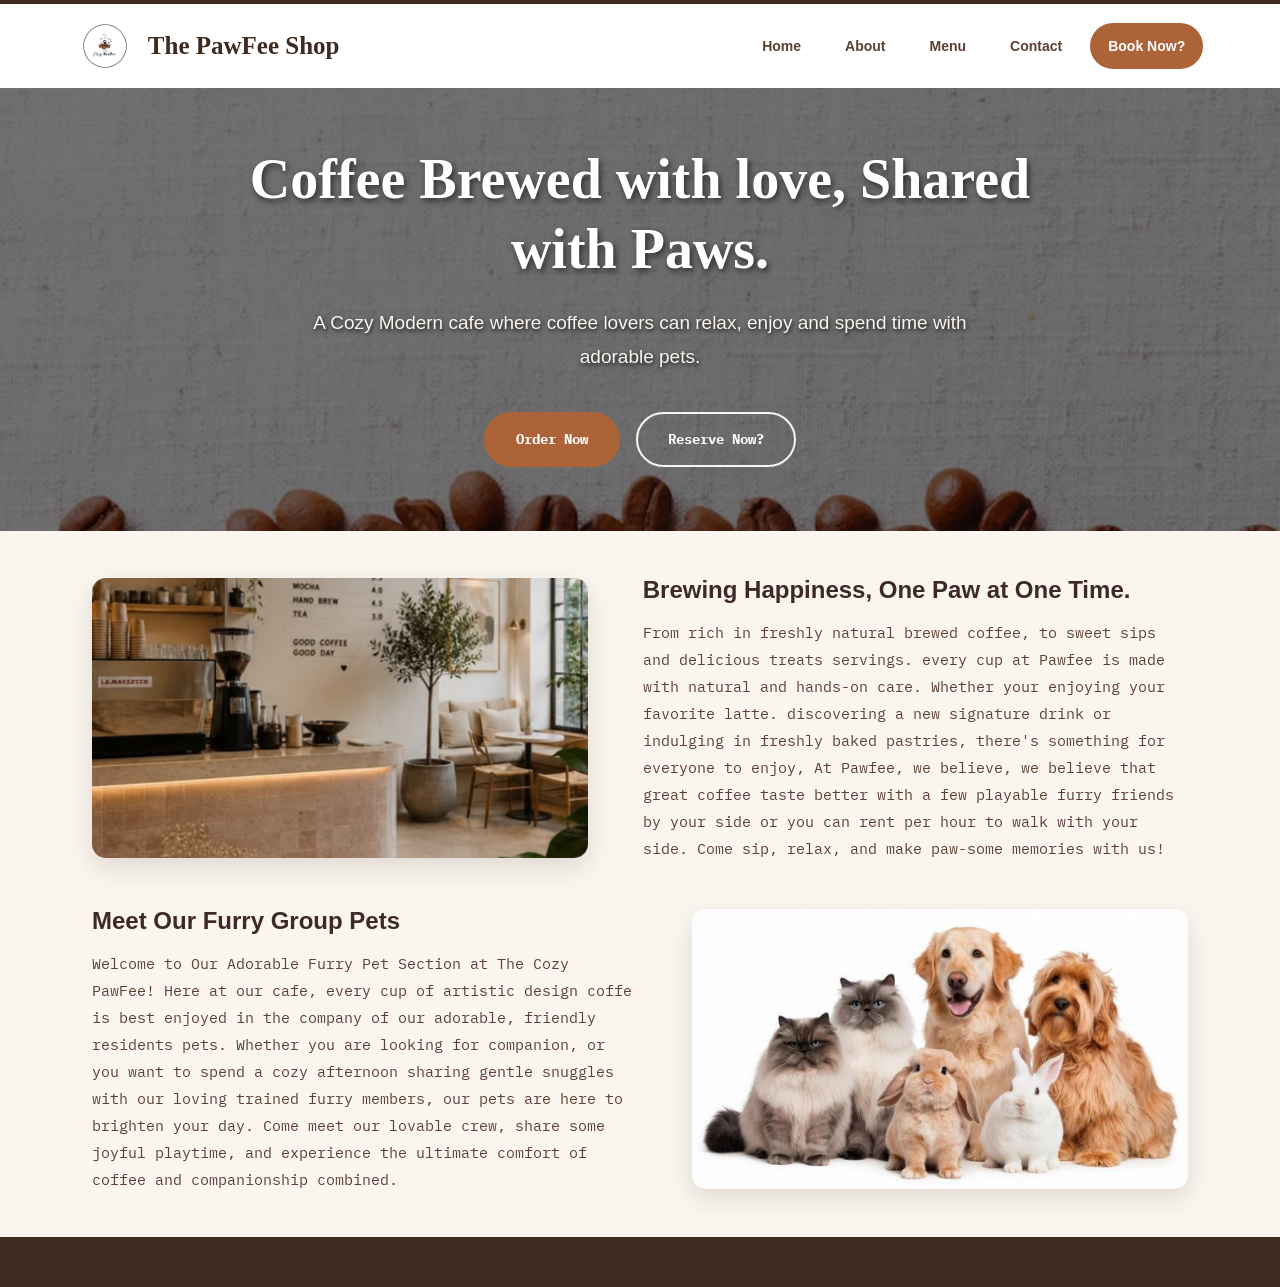
==== index.html @ 421c939b "Add Pawfee Shop website" ====
<!DOCTYPE html>
<html lang="en">
<head>
    <meta charset="UTF-8">
    <meta name="viewport" content="width=device-width, initial-scale=1.0">

    <!-- EXTERNAL CSS -->
    <link rel="stylesheet" href="CSS/styles.css">
    <title>Coffee Brew Paws</title>
</head>
<body>
    <header>
        <!-- LOGO AREA -->
        
            <div class="logo-container">
                <img src="images/logo.png" alt="The Pawfee Logo">
                <h1>The PawFee Shop</h1>
            </div>
        <nav>
            <ul>
                <li><a href="index.html">Home</a></li>
                <li><a href="about.html">About</a></li>
                <li><a href="Menu.html">Menu</a></li>
                <li><a href="contact.html">Contact</a></li>
                <li><a href="booking.html">Book Now?</a></li>
            </ul>
        </nav>
    </header>

    <main>
        <section id="Hero-text">
            <img src="images/First-Hero.png" alt="The Coffee beans">
            <h1>Coffee Brewed with love, Shared with Paws.</h1>
            <h2>A Cozy Modern cafe where coffee lovers can relax, enjoy and spend time with adorable pets.</h2>

            <a href="menu.html">Order Now</a>
            <a href="contact.html">Reserve Now?</a>
        </section>

        <section id="Promotional">
            <img src="images/Coffee-shop.png" alt="The Coffee shop">
            <h1>Brewing Happiness, One Paw at One Time.</h1>
            <p>From rich in freshly natural brewed coffee, to sweet sips and delicious treats servings. every cup at Pawfee is made with natural and hands-on care.
               Whether your enjoying your favorite latte. discovering a new signature drink or indulging in freshly baked pastries, there's something for everyone to enjoy,
               At Pawfee, we believe, we believe that great coffee taste better with a few playable furry friends by your side or you can rent per hour to walk with your side. Come sip, relax, and make paw-some memories with us! </p>
        </section>

        <section id="Meet-Pawfee">
            <img src="images/group of pets.jpeg" alt="The Group of Pets">
            <h1>Meet Our Furry Group Pets</h1>
            <p>Welcome to Our Adorable Furry Pet Section at The Cozy PawFee! Here at our cafe, every cup of artistic design coffe is best enjoyed in the company of
                our adorable, friendly residents pets. Whether you are looking for companion, or you want to spend a cozy afternoon sharing gentle snuggles with our 
                loving trained furry members, our pets are here to brighten your day. Come meet our lovable crew, share some joyful playtime, and experience
                the ultimate comfort of coffee and companionship combined.</p>
        </section>

    </main>

    <footer>
    </footer>
</body>
</html>
---- CSS/styles.css ----
@import url('https://fonts.googleapis.com/css2?family=Dancing+Script:wght@500&family=IBM+Plex+Mono:wght@400;600;700&display=swap');

/* =========================================================
   THE PAWFEE SHOP — shared stylesheet
   1 Palette · 2 Global · 3 Header + burger menu · 4 Buttons
   5 Home · 6 About · 7 Drinks · 8 Menu page · 9 Contact page
   10 Booking page · 11 Footer · 12 Responsive
   Breakpoints: desktop 1025+ · tablet 769–1024 · mobile ≤768 · small ≤400 (burger menu at ≤1024)
   ========================================================= */

/* ---------- 1. COLOR PALETTE ---------- */
:root {
    --cream: #FAF5EF;
    --sand: #EDE0D4;
    --latte: #795548;
    --roast: #5C4033;
    --espresso: #3E2A20;
    --white: #FFFFFF;
    --caramel: #AD6338;
    --accent: #C98B5B;

    --green: #2e7d4f;
    --mint: #e8f5ec;
    --error: #b3261e;
    --error-bg: #fdecea;

    --mono: "IBM Plex Mono", "Courier New", monospace;
    --serif: Georgia, serif;
    --shadow: 0 8px 25px rgba(62, 42, 32, 0.08);
}

/* ---------- 2. GLOBAL STYLES ---------- */
* {
    margin: 0;
    padding: 0;
    box-sizing: border-box;
}

html {
    scroll-behavior: smooth;
}

body {
    font-family: Arial, sans-serif;
    background-color: var(--cream);
    color: var(--espresso);
    line-height: 1.6;
    overflow-x: hidden;
}

img {
    max-width: 100%;
}

a {
    color: inherit;
}

a:focus-visible,
button:focus-visible {
    outline: 3px solid var(--latte);
    outline-offset: 3px;
    border-radius: 6px;
}

h1,
h2,
h3 {
    line-height: 1.25;
}

main {
    width: 100%;
}

.sr-only {
    position: absolute;
    width: 1px;
    height: 1px;
    padding: 0;
    margin: -1px;
    overflow: hidden;
    clip: rect(0, 0, 0, 0);
    white-space: nowrap;
    border: 0;
}

/* ---------- 3. HEADER + BURGER MENU ---------- */
header {
    position: relative;
    z-index: 10;
    display: flex;
    flex-wrap: wrap;
    justify-content: space-between;
    align-items: center;
    gap: 25px;
    padding: 14px 6%;
    background-color: var(--white);
    border-top: 4px solid var(--espresso);
}

.logo-container {
    display: flex;
    align-items: center;
    gap: 15px;
    line-height: 1.2;
    text-decoration: none;
    color: inherit;
}

header img {
    display: block;
    height: 56px;
    width: auto;
    object-fit: contain;
}

.logo-container h1,
.brand-name {
    font-family: var(--serif);
    font-size: 25px;
    font-weight: bold;
    color: var(--espresso);
}

nav {
    background-color: transparent;
}

nav ul {
    list-style: none;
    display: flex;
    align-items: center;
    justify-content: center;
    flex-wrap: wrap;
    gap: 12px;
}

nav a {
    display: inline-block;
    padding: 10px 16px;
    border-radius: 25px;
    color: var(--roast);
    font-size: 14px;
    font-weight: bold;
    text-decoration: none;
    transition: background-color 0.3s ease, color 0.3s ease;
}

nav a:hover,
nav a:focus-visible,
nav a[aria-current="page"] {
    background-color: var(--sand);
    color: var(--espresso);
}

/* last link = Book Now button */
nav li:last-child a {
    background-color: var(--caramel);
    color: var(--white);
    border: 2px solid var(--caramel);
}

nav li:last-child a:hover,
nav li:last-child a[aria-current="page"] {
    background-color: var(--espresso);
    border-color: var(--espresso);
    color: var(--white);
}

/* burger button: hidden by default, shown at 1024px and below (tablet + mobile) */
.nav-toggle {
    display: none;
    align-items: center;
    justify-content: center;
    width: 46px;
    height: 46px;
    border: 2px solid var(--caramel);
    border-radius: 12px;
    background-color: transparent;
    color: var(--caramel);
    font-size: 26px;
    line-height: 1;
    cursor: pointer;
    transition: background-color 0.3s ease, color 0.3s ease;
}

.nav-toggle:hover,
.nav-toggle[aria-expanded="true"] {
    background-color: var(--caramel);
    color: var(--white);
}

/* ---------- 4. BUTTONS ---------- */
.story-btn {
    display: inline-block;
    margin-top: 8px;
    padding: 15px 32px;
    background-color: var(--caramel);
    color: var(--white);
    text-decoration: none;
    font-family: var(--mono);
    font-size: 14px;
    font-weight: bold;
    letter-spacing: 1px;
    border: 2px solid var(--caramel);
    border-radius: 40px;
    box-shadow: 0 6px 15px rgba(92, 64, 51, 0.18);
    cursor: pointer;
    transition: background-color 0.3s ease, transform 0.3s ease, box-shadow 0.3s ease;
}

.story-btn:hover {
    background-color: var(--espresso);
    border-color: var(--espresso);
    transform: translateY(-2px);
    box-shadow: 0 8px 18px rgba(62, 42, 32, 0.2);
}

/* ---------- 5. HOME (index) ---------- */
#Hero-text {
    position: relative;
    display: flex;
    flex-wrap: wrap;
    justify-content: center;
    align-content: center;
    align-items: center;
    gap: 0 16px;
    min-height: 420px;
    padding: 56px 6%;
    overflow: hidden;
    text-align: center;
    background-color: var(--roast);
    color: var(--white);
}

#Hero-text > img {
    position: absolute;
    inset: 0;
    width: 100%;
    height: 100%;
    max-width: none;
    object-fit: cover;
    filter: brightness(45%);
}

#Hero-text > :not(img) {
    position: relative;
    z-index: 1;
}

#Hero-text > h1 {
    flex: 0 0 100%;
    max-width: 100%;
    padding-inline: max(0px, calc((100% - 850px) / 2));
    margin-bottom: 22px;
    font-family: var(--serif);
    font-size: clamp(32px, 5vw, 56px);
    text-shadow: 2px 3px 6px rgba(0, 0, 0, 0.6);
}

#Hero-text > h2,
#Hero-text > p {
    flex: 0 0 100%;
    max-width: 100%;
    padding-inline: max(0px, calc((100% - 680px) / 2));
    margin-bottom: 30px;
    font-size: clamp(16px, 2vw, 19px);
    font-weight: normal;
    line-height: 1.8;
    color: var(--cream);
    text-shadow: 1px 2px 4px rgba(0, 0, 0, 0.8);
}

#Hero-text > a {
    display: inline-block;
    margin: 8px 0;
    padding: 14px 30px;
    border: 2px solid var(--caramel);
    border-radius: 40px;
    background-color: var(--caramel);
    color: var(--white);
    font-family: var(--mono);
    font-size: 14px;
    font-weight: bold;
    text-decoration: none;
    transition: background-color 0.3s ease, color 0.3s ease, transform 0.3s ease;
}

#Hero-text > a:last-of-type {
    background-color: transparent;
    border-color: var(--cream);
}

#Hero-text > a:hover {
    background-color: var(--cream);
    border-color: var(--cream);
    color: var(--espresso);
    transform: translateY(-2px);
}

#Promotional,
#Meet-Pawfee {
    max-width: 1160px;
    margin: 44px auto;
    padding: 0 32px;
    display: grid;
    grid-template-columns: 1fr 1.1fr;
    gap: 14px 55px;
    align-items: center;
}

#Promotional > img,
#Meet-Pawfee > img {
    grid-column: 1;
    grid-row: 1 / span 2;
    width: 100%;
    height: 280px;
    object-fit: cover;
    border-radius: 14px;
    box-shadow: 0 10px 25px rgba(62, 42, 32, 0.13);
}

#Promotional > h2,
#Meet-Pawfee > h2 {
    grid-column: 2;
    grid-row: 1;
    align-self: end;
    font-family: var(--serif);
    font-size: clamp(26px, 3vw, 36px);
}

#Promotional > p,
#Meet-Pawfee > p {
    grid-column: 2;
    grid-row: 2;
    align-self: start;
    color: var(--roast);
    font-family: var(--mono);
    font-size: 15px;
    line-height: 1.8;
}

#Meet-Pawfee {
    grid-template-columns: 1.1fr 1fr;
}

#Meet-Pawfee > img {
    grid-column: 2;
}

#Meet-Pawfee > h2,
#Meet-Pawfee > p {
    grid-column: 1;
}

/* ---------- 6. ABOUT ---------- */
#Story {
    max-width: 1220px;
    margin: 40px auto;
    padding: 0 32px;
    display: grid;
    grid-template-columns: 1fr 1fr;
    align-items: center;
    gap: 55px;
}

.story-content {
    width: 100%;
}

.story-line {
    width: 120px;
    height: 3px;
    margin-bottom: 24px;
    background-color: var(--accent);
}

#Story h1 {
    margin-bottom: 25px;
    font-family: var(--serif);
    font-size: clamp(30px, 3vw, 43px);
    color: var(--espresso);
}

#Story p {
    margin-bottom: 22px;
    font-family: var(--mono);
    font-size: 15px;
    line-height: 1.8;
    color: var(--roast);
}

#Story strong {
    color: var(--espresso);
}

.story-image img {
    display: block;
    width: 100%;
    height: 320px;
    object-fit: cover;
    object-position: center;
    border-radius: 14px;
    box-shadow: 0 10px 25px rgba(62, 42, 32, 0.13);
}

.featuring-box {
    max-width: 1160px;
    margin: 44px auto;
    padding: 32px;
    display: grid;
    grid-template-columns: 0.9fr 1.1fr;
    grid-template-rows: auto 1fr;
    column-gap: 35px;
    align-items: center;
    background-color: var(--white);
    border: 1px solid var(--sand);
    border-radius: 20px;
    box-shadow: var(--shadow);
}

.featuring-box img {
    display: block;
    grid-column: 1;
    grid-row: 1 / span 2;
    width: 100%;
    height: 320px;
    object-fit: cover;
    border-radius: 14px;
}

.featuring-box h2 {
    grid-column: 2;
    grid-row: 1;
    align-self: end;
    margin-bottom: 22px;
    font-family: var(--serif);
    font-size: 32px;
    color: var(--espresso);
}

.featuring-box ul {
    grid-column: 2;
    grid-row: 2;
    align-self: start;
    list-style: none;
}

.featuring-box li {
    margin-bottom: 20px;
    padding-left: 18px;
    border-left: 3px solid var(--accent);
    color: var(--roast);
    font-size: 15px;
    line-height: 1.8;
}

.featuring-box strong {
    color: var(--espresso);
}

.closing-text {
    max-width: 850px;
    margin: 40px auto 16px;
    padding: 0 25px;
    text-align: center;
    color: var(--roast);
    font-family: var(--mono);
    font-size: 16px;
    line-height: 1.9;
}

.closing-text strong {
    color: var(--espresso);
}

.closing-button {
    margin: 16px auto 48px;
    padding: 0 20px;
    text-align: center;
}

/* ---------- 7. DRINKS (about) ---------- */
#Drinks {
    max-width: 1160px;
    margin: 32px auto 56px;
    padding: 0 32px;
    display: grid;
    grid-template-columns: repeat(3, 1fr);
    gap: 28px;
}

#Drinks > article {
    position: relative;
    display: flex;
    flex-direction: column;
    overflow: hidden;
    background-color: var(--white);
    border: 1px solid var(--sand);
    border-radius: 16px;
    box-shadow: var(--shadow);
}

#Drinks > article img {
    width: 100%;
    height: 210px;
    object-fit: cover;
}

.drink-tag {
    position: absolute;
    top: 14px;
    left: 14px;
    padding: 4px 14px;
    border-radius: 20px;
    background-color: var(--cream);
    color: var(--roast);
    font-size: 12px;
    font-weight: bold;
    box-shadow: 0 2px 8px rgba(62, 42, 32, 0.15);
}

#Drinks dl {
    flex: 1;
}

#Drinks dt {
    padding: 20px 22px 8px;
    font-family: var(--serif);
    font-size: 21px;
    font-weight: bold;
}

#Drinks dd {
    padding: 0 22px 20px;
    color: var(--roast);
    font-size: 14px;
}

.drink-footer {
    display: flex;
    align-items: center;
    justify-content: space-between;
    gap: 15px;
    padding: 16px 22px 22px;
    border-top: 1px solid var(--sand);
}

.price {
    font-family: var(--serif);
    font-size: 21px;
    font-weight: bold;
    color: var(--caramel);
}

.drink-more {
    color: var(--roast);
    font-size: 14px;
    font-weight: bold;
    text-decoration: none;
    border-bottom: 2px solid transparent;
    transition: border-color 0.3s ease;
}

.drink-more:hover,
.drink-more:focus-visible {
    border-bottom-color: var(--accent);
}

/* ---------- 8. MENU PAGE ---------- */
/* menu page uses the same hero as the home page, just shorter */
#Hero-text.page-hero {
    min-height: 260px;
    padding: 44px 6%;
}

#Hero-text.page-hero > img {
    object-position: center bottom;
}

#Hero-text.page-hero > h1 {
    margin-bottom: 12px;
}

#Hero-text.page-hero > p {
    margin-bottom: 0;
}

/* category tabs */
.menu-nav {
    position: sticky;
    top: 0;
    z-index: 5;
    display: flex;
    flex-wrap: wrap;
    justify-content: center;
    gap: 10px;
    padding: 12px 20px;
    background-color: rgba(250, 245, 239, 0.95);
    border-bottom: 1px solid var(--sand);
}

.menu-nav a {
    padding: 7px 18px;
    border: 2px solid var(--caramel);
    border-radius: 25px;
    color: var(--roast);
    font-size: 13px;
    font-weight: bold;
    text-decoration: none;
    transition: background-color 0.3s ease, color 0.3s ease;
}

.menu-nav a:hover,
.menu-nav a:focus-visible {
    background-color: var(--caramel);
    color: var(--white);
}

.menu-section {
    max-width: 1160px;
    margin: 0 auto;
    padding: 36px 32px 6px;
    scroll-margin-top: 60px;
}

.section-head {
    margin-bottom: 18px;
    padding-bottom: 10px;
    border-bottom: 2px solid var(--sand);
}

.section-head h2 {
    font-family: var(--serif);
    font-size: 28px;
}

.section-head p {
    color: var(--roast);
    font-size: 15px;
}

.menu-grid {
    display: grid;
    grid-template-columns: repeat(3, 1fr);
    gap: 22px;
    margin-bottom: 26px;
}

.menu-card {
    display: flex;
    flex-direction: column;
    overflow: hidden;
    background-color: var(--white);
    border: 1px solid var(--sand);
    border-radius: 16px;
    box-shadow: var(--shadow);
}

.menu-card img {
    width: 100%;
    height: 190px;
    object-fit: cover;
}

.menu-card-body {
    flex: 1;
    display: flex;
    flex-direction: column;
    gap: 6px;
    padding: 16px 20px 18px;
}

.card-label {
    font-size: 12px;
    font-weight: bold;
    letter-spacing: 0.04em;
    color: var(--latte);
}

.menu-card h3 {
    font-family: var(--serif);
    font-size: 19px;
}

.menu-card p {
    flex: 1;
    color: var(--roast);
    font-size: 14px;
}

.price-row {
    display: flex;
    align-items: baseline;
    gap: 8px;
    margin-top: 6px;
    font-size: 13px;
    color: var(--roast);
}

.price-row .price {
    font-size: 19px;
}

.rental-title {
    display: flex;
    align-items: center;
    gap: 8px;
    margin: 6px 0 14px;
    font-family: var(--serif);
    font-size: 21px;
}

.rental-grid {
    display: grid;
    grid-template-columns: repeat(4, 1fr);
    gap: 22px;
    margin-bottom: 26px;
}

.rental-card img {
    height: 210px;
    object-position: center top;
}

.rental-tags {
    display: flex;
    flex-wrap: wrap;
    gap: 6px;
    list-style: none;
    margin-top: 4px;
}

.rental-tags li {
    padding: 2px 12px;
    border-radius: 20px;
    background-color: var(--sand);
    color: var(--espresso);
    font-size: 12px;
    font-weight: bold;
}

.rental-footer {
    display: flex;
    align-items: center;
    justify-content: space-between;
    gap: 10px;
    margin-top: 8px;
}

.rental-footer .price small {
    font-family: Arial, sans-serif;
    font-size: 13px;
    font-weight: normal;
    color: var(--roast);
}

.rental-footer a {
    color: var(--caramel);
    font-size: 14px;
    font-weight: bold;
    text-decoration: none;
}

.rental-footer a:hover,
.rental-footer a:focus-visible {
    color: var(--espresso);
    text-decoration: underline;
}

.rental-terms {
    margin-top: 10px;
    padding: 22px 28px;
    background-color: var(--white);
    border: 1px solid var(--sand);
    border-radius: 16px;
    box-shadow: var(--shadow);
}

.rental-terms h3 {
    margin-bottom: 10px;
    font-family: var(--serif);
    font-size: 20px;
}

.rental-terms ul {
    columns: 2;
    column-gap: 36px;
    list-style: none;
}

.rental-terms li {
    break-inside: avoid;
    margin-bottom: 8px;
    color: var(--roast);
    font-size: 14px;
}

.rental-terms strong {
    color: var(--espresso);
}

.menu-cta {
    margin: 30px auto 52px;
    padding: 0 24px;
    text-align: center;
}

/* ---------- 9. CONTACT PAGE ---------- */
.hero {
    max-width: 1160px;
    margin: 0 auto;
    padding: 44px 32px 24px;
    display: grid;
    grid-template-columns: 1fr 1fr;
    align-items: center;
    gap: 55px;
}

.hero-text {
    display: flex;
    flex-direction: column;
    align-items: flex-start;
    gap: 14px;
}

.lead {
    font-family: "Dancing Script", cursive;
    font-size: 28px;
    color: var(--caramel);
}

.hero-text h1 {
    font-family: var(--serif);
    font-size: clamp(28px, 3.6vw, 42px);
}

.hero-img {
    display: block;
    width: 100%;
    border-radius: 14px;
    box-shadow: 0 10px 25px rgba(62, 42, 32, 0.13);
}

.info {
    max-width: 1160px;
    margin: 0 auto;
    padding: 12px 32px 56px;
    display: grid;
    grid-template-columns: repeat(auto-fit, minmax(240px, 1fr));
    gap: 24px;
}

.info-block {
    padding: 28px;
    background-color: var(--white);
    border: 1px solid var(--sand);
    border-radius: 16px;
    box-shadow: var(--shadow);
}

.info-block h2 {
    margin-bottom: 14px;
    font-family: var(--serif);
    font-size: 22px;
}

.info-block p {
    color: var(--roast);
    overflow-wrap: anywhere;
}

.info-block p a {
    color: var(--caramel);
    font-weight: bold;
}

.hours dt {
    font-weight: bold;
}

.hours dd {
    margin-bottom: 14px;
    color: var(--roast);
}

.hours dd:last-child {
    margin-bottom: 0;
}

.social {
    display: flex;
    gap: 16px;
    list-style: none;
}

.social a {
    display: grid;
    place-items: center;
    width: 46px;
    height: 46px;
    border: 2px solid var(--caramel);
    border-radius: 50%;
    color: var(--caramel);
    transition: background-color 0.3s ease, color 0.3s ease;
}

.social a:hover,
.social a:focus-visible {
    background-color: var(--caramel);
    color: var(--white);
}

/* ---------- 10. BOOKING PAGE ---------- */
.booking {
    max-width: 1200px;
    margin: 0 auto;
    padding: 40px 32px 56px;
    display: grid;
    grid-template-columns: minmax(260px, 5fr) 7fr;
    gap: clamp(24px, 4vw, 56px);
}

.booking-side {
    display: flex;
    flex-direction: column;
    gap: 20px;
}

.script {
    font-family: "Dancing Script", cursive;
    font-size: 28px;
    line-height: 1.3;
    color: var(--roast);
}

.booking-side img {
    width: 100%;
    aspect-ratio: 4 / 3;
    object-fit: cover;
    border-radius: 14px;
    box-shadow: 0 10px 25px rgba(62, 42, 32, 0.13);
}

.tagline {
    font-size: 13px;
    font-weight: bold;
    letter-spacing: 0.2em;
    text-transform: uppercase;
    color: var(--roast);
}

.booking-form-wrap h1 {
    margin-bottom: 6px;
    font-family: var(--serif);
    font-size: clamp(24px, 2.8vw, 31px);
}

.green {
    margin-bottom: 28px;
    font-size: 17px;
    font-weight: bold;
    color: var(--green);
}

#booking-form {
    display: grid;
    grid-template-columns: 1fr 1fr;
    gap: 18px 24px;
}

.field {
    display: flex;
    flex-direction: column;
    gap: 6px;
    min-width: 0;
}

.wide {
    grid-column: 1 / -1;
}

.field label {
    font-size: 14px;
    font-weight: bold;
}

.field input,
.field select,
.field textarea {
    width: 100%;
    padding: 11px 14px;
    border: 1.5px solid var(--caramel);
    border-radius: 12px;
    background-color: var(--white);
    color: var(--espresso);
    font: inherit;
}

.field textarea {
    resize: vertical;
}

.field input:focus,
.field select:focus,
.field textarea:focus {
    outline: 3px solid rgba(46, 125, 79, 0.3);
    border-color: var(--green);
}

.field input:user-invalid,
.field select:user-invalid {
    border-color: var(--error);
}

.message {
    grid-column: 1 / -1;
    padding: 16px 20px;
    border: 2px solid var(--green);
    border-radius: 12px;
    background-color: var(--mint);
    color: #14502a;
    font-weight: bold;
}

.message.error {
    border-color: var(--error);
    background-color: var(--error-bg);
    color: #7a1710;
}

.message[hidden] {
    display: none;
}

.actions {
    display: flex;
    flex-wrap: wrap;
    justify-content: center;
    gap: 16px;
    margin-top: 6px;
}

/* ---------- 11. FOOTER ---------- */
footer {
    background-color: var(--espresso);
    color: var(--cream);
    text-align: center;
    padding: 25px 20px;
    font-size: 13px;
}

footer p {
    margin: 0;
}

/* ---------- 12. RESPONSIVE ---------- */

/* ===== BURGER MENU (tablet + mobile, ≤ 1024px) ===== */
@media (max-width: 1024px) {
    header {
        flex-wrap: nowrap;
        gap: 12px;
        padding: 12px 5%;
    }

    header img {
        height: 52px;
    }

    .logo-container {
        min-width: 0;
    }

    .logo-container h1,
    .brand-name {
        font-size: 21px;
    }

    .nav-toggle {
        display: inline-flex;
        flex-shrink: 0;
    }

    /* dropdown panel under the header */
    nav {
        display: none;
        position: absolute;
        top: 100%;
        left: 0;
        right: 0;
        padding: 10px 5% 18px;
        background-color: var(--white);
        border-bottom: 3px solid var(--sand);
        box-shadow: 0 14px 24px rgba(62, 42, 32, 0.15);
    }

    nav.open {
        display: block;
    }

    nav ul {
        flex-direction: column;
        align-items: stretch;
        flex-wrap: nowrap;
        gap: 6px;
        padding-top: 10px;
        border-top: 1px solid var(--sand);
    }

    nav a {
        display: block;
        padding: 13px 16px;
        border-radius: 12px;
        font-size: 15px;
        text-align: left;
    }

    nav li:last-child a {
        margin-top: 6px;
        text-align: center;
        border-radius: 25px;
    }
}

/* ===== TABLET (769px – 1024px): layout + compact booking ===== */
@media (min-width: 769px) and (max-width: 1024px) {
    #Story,
    #Promotional,
    #Meet-Pawfee,
    .hero {
        gap: 30px;
        padding-left: 25px;
        padding-right: 25px;
    }

    .featuring-box {
        margin: 50px 25px;
        padding: 30px;
        column-gap: 25px;
    }

    .featuring-box h2 {
        font-size: 28px;
    }

    #Drinks {
        grid-template-columns: repeat(2, 1fr);
        padding: 0 25px;
    }

    .menu-nav,
    .menu-section {
        padding-left: 25px;
        padding-right: 25px;
    }

    .rental-grid {
        grid-template-columns: repeat(2, 1fr);
    }

    /* compact booking */
    .booking {
        grid-template-columns: 1fr;
        gap: 18px;
        padding: 24px 24px 36px;
    }

    .booking-side {
        display: grid;
        grid-template-columns: 1fr 1fr;
        align-items: center;
        gap: 16px;
    }

    .booking-side .tagline {
        display: none;
    }

    .script {
        font-size: 22px;
    }

    .booking-side img {
        aspect-ratio: 16 / 9;
        max-height: 150px;
    }

    .booking-form-wrap h1 {
        font-size: 24px;
    }

    .green {
        margin-bottom: 14px;
        font-size: 15px;
    }

    #booking-form {
        gap: 12px 16px;
    }

    .field {
        gap: 4px;
    }

    .field label {
        font-size: 13px;
    }

    .field input,
    .field select,
    .field textarea {
        padding: 8px 12px;
        font-size: 14px;
        border-radius: 10px;
    }

    .field textarea {
        min-height: 70px;
        height: 80px;
    }

    .message {
        padding: 12px 16px;
        font-size: 14px;
    }

    .actions {
        gap: 12px;
        margin-top: 2px;
    }

    .actions .story-btn {
        padding: 11px 24px;
        font-size: 13px;
    }
}

/* ===== MOBILE (≤ 768px): stacked layout ===== */
@media (max-width: 768px) {
    header {
        padding: 12px 5%;
    }

    .logo-container h1,
    .brand-name {
        font-size: 20px;
    }

    #Story,
    #Promotional,
    #Meet-Pawfee,
    .hero {
        grid-template-columns: 1fr;
        gap: 30px;
        margin-top: 38px;
        padding-left: 20px;
        padding-right: 20px;
    }

    #Hero-text {
        min-height: 440px;
    }

    #Promotional > img,
    #Meet-Pawfee > img,
    #Promotional > h2,
    #Meet-Pawfee > h2,
    #Promotional > p,
    #Meet-Pawfee > p {
        grid-column: 1;
        grid-row: auto;
    }

    #Promotional > img,
    #Meet-Pawfee > img {
        height: 240px;
    }

    #Story h1 {
        font-size: 30px;
    }

    #Story p {
        font-size: 14px;
    }

    .story-image img {
        height: 250px;
    }

    .story-btn {
        padding: 13px 25px;
        font-size: 13px;
    }

    .featuring-box {
        grid-template-columns: 1fr;
        grid-template-rows: auto;
        margin: 40px 20px;
        padding: 24px;
        border-radius: 16px;
    }

    .featuring-box img,
    .featuring-box h2,
    .featuring-box ul {
        grid-column: 1;
        grid-row: auto;
    }

    .featuring-box img {
        height: 230px;
        margin-bottom: 22px;
    }

    .featuring-box h2 {
        font-size: 26px;
    }

    .featuring-box li {
        font-size: 14px;
    }

    .closing-text {
        margin-top: 45px;
        font-size: 14px;
    }

    .closing-button {
        margin-bottom: 45px;
    }

    #Drinks {
        grid-template-columns: 1fr;
        padding: 0 20px;
    }

    .hero {
        text-align: center;
        padding-top: 30px;
    }

    .hero-text {
        align-items: center;
    }

    .info {
        grid-template-columns: 1fr;
        padding: 10px 20px 50px;
    }

    #Hero-text.page-hero {
        min-height: 220px;
    }

    .menu-nav,
    .menu-section {
        padding-left: 20px;
        padding-right: 20px;
    }

    .menu-section > h2 {
        font-size: 24px;
    }

    .menu-grid {
        grid-template-columns: 1fr;
    }

    .rental-terms ul {
        columns: 1;
    }

    .booking {
        grid-template-columns: 1fr;
        padding: 30px 20px 50px;
    }

    .booking-side {
        display: flex;
        flex-direction: column;
    }

    #booking-form {
        grid-template-columns: 1fr;
    }

    .actions .story-btn {
        flex: 1 1 140px;
        text-align: center;
    }
}

/* ===== MENU PAGE GRIDS ===== */
@media (min-width: 601px) and (max-width: 900px) {
    .menu-grid,
    .rental-grid {
        grid-template-columns: repeat(2, 1fr);
    }
}

@media (max-width: 600px) {
    .menu-grid,
    .rental-grid {
        grid-template-columns: 1fr;
    }

    .menu-section {
        padding: 28px 20px 4px;
    }

    .rental-card img {
        height: 240px;
    }
}

/* ===== SMALL MOBILE (≤ 400px) ===== */
@media (max-width: 400px) {
    .logo-container {
        gap: 10px;
    }

    header img {
        height: 44px;
    }

    .logo-container h1,
    .brand-name {
        font-size: 17px;
    }

    #Story h1 {
        font-size: 27px;
    }

    .featuring-box {
        padding: 18px;
        margin-left: 12px;
        margin-right: 12px;
    }

    .featuring-box h2 {
        font-size: 24px;
    }
}

/* ===== REDUCED MOTION ===== */
@media (prefers-reduced-motion: reduce) {
    html {
        scroll-behavior: auto;
    }

    * {
        transition: none !important;
    }
}
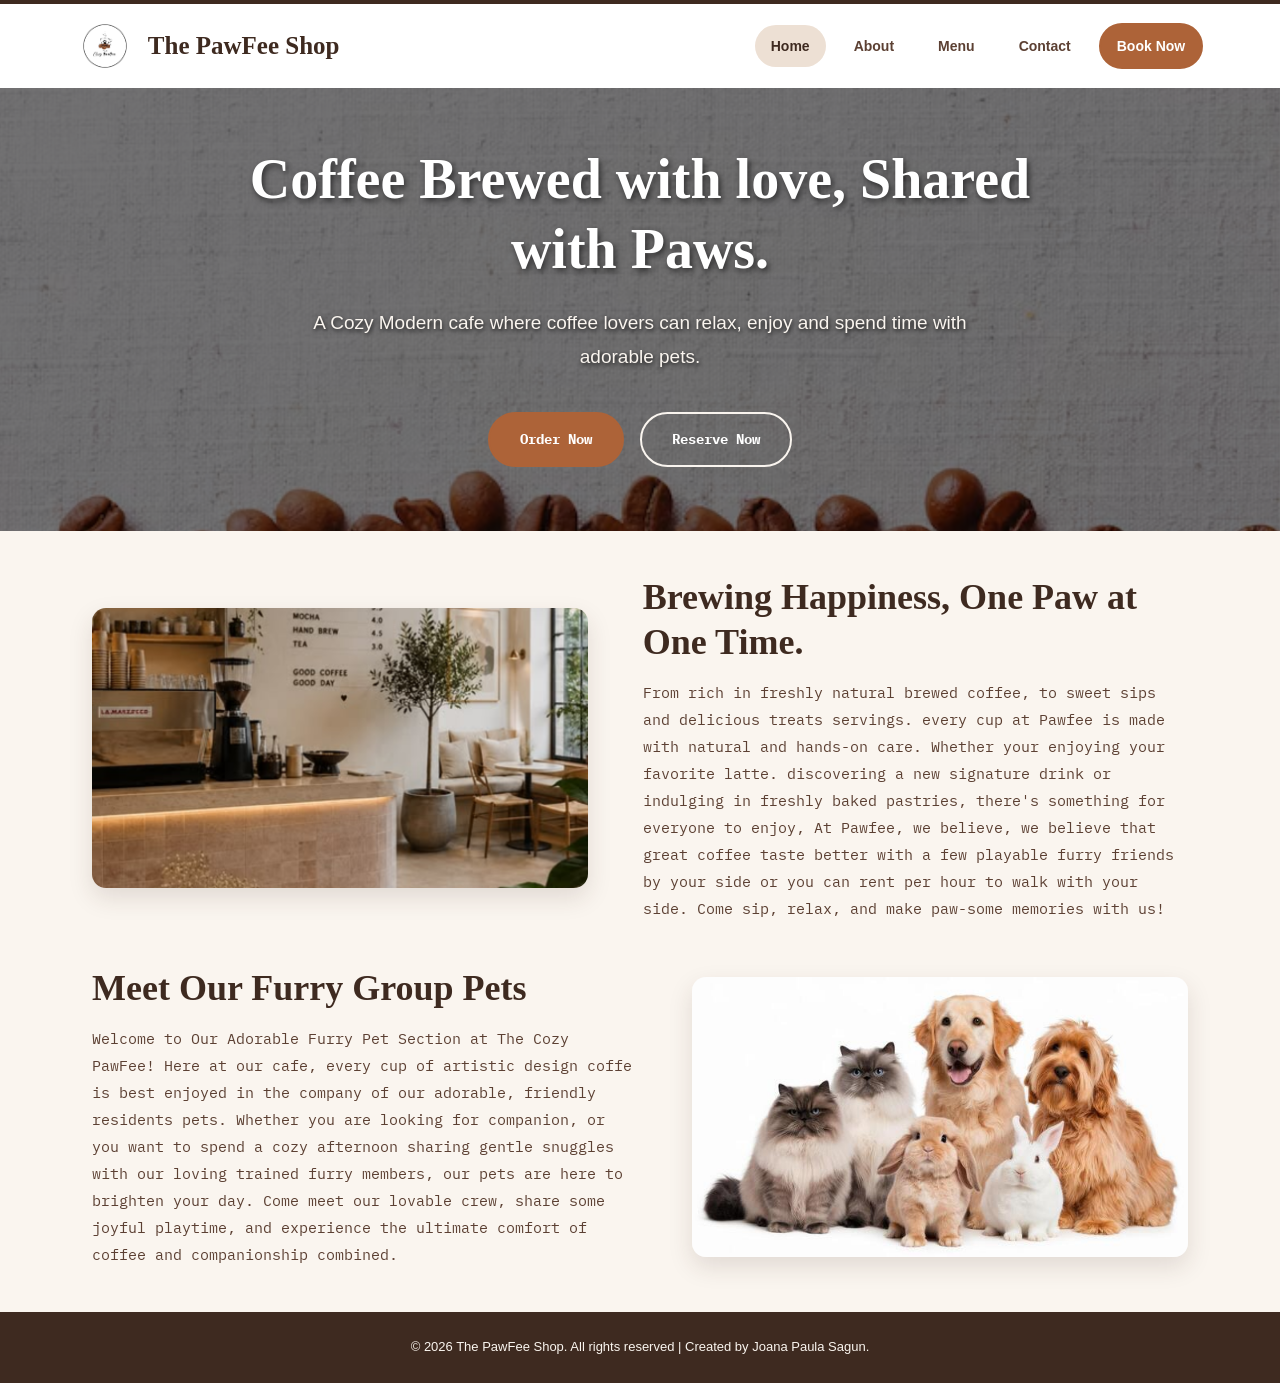
==== commit fd36ae88: "Add Pawfee Shop website" ====
--- a/index.html
+++ b/index.html
@@ -11,18 +11,21 @@
 <body>
     <header>
         <!-- LOGO AREA -->
-        
-            <div class="logo-container">
-                <img src="images/logo.png" alt="The Pawfee Logo">
-                <h1>The PawFee Shop</h1>
-            </div>
-        <nav>
+        <a class="logo-container" href="index.html">
+            <img src="images/logo.png" alt="The Pawfee Logo">
+            <span class="brand-name">The PawFee Shop</span>
+        </a>
+
+        <!-- BURGER BUTTON (tablet + mobile) -->
+        <button class="nav-toggle" type="button" aria-label="Toggle menu" aria-expanded="false" aria-controls="main-nav">&#9776;</button>
+
+        <nav id="main-nav" aria-label="Main">
             <ul>
-                <li><a href="index.html">Home</a></li>
+                <li><a href="index.html" aria-current="page">Home</a></li>
                 <li><a href="about.html">About</a></li>
                 <li><a href="Menu.html">Menu</a></li>
                 <li><a href="contact.html">Contact</a></li>
-                <li><a href="booking.html">Book Now?</a></li>
+                <li><a href="booking.html">Book Now</a></li>
             </ul>
         </nav>
     </header>
@@ -33,13 +36,13 @@
             <h1>Coffee Brewed with love, Shared with Paws.</h1>
             <h2>A Cozy Modern cafe where coffee lovers can relax, enjoy and spend time with adorable pets.</h2>
 
-            <a href="menu.html">Order Now</a>
-            <a href="contact.html">Reserve Now?</a>
+            <a href="Menu.html">Order Now</a>
+            <a href="booking.html">Reserve Now</a>
         </section>
 
         <section id="Promotional">
             <img src="images/Coffee-shop.png" alt="The Coffee shop">
-            <h1>Brewing Happiness, One Paw at One Time.</h1>
+            <h2>Brewing Happiness, One Paw at One Time.</h2>
             <p>From rich in freshly natural brewed coffee, to sweet sips and delicious treats servings. every cup at Pawfee is made with natural and hands-on care.
                Whether your enjoying your favorite latte. discovering a new signature drink or indulging in freshly baked pastries, there's something for everyone to enjoy,
                At Pawfee, we believe, we believe that great coffee taste better with a few playable furry friends by your side or you can rent per hour to walk with your side. Come sip, relax, and make paw-some memories with us! </p>
@@ -47,7 +50,7 @@
 
         <section id="Meet-Pawfee">
             <img src="images/group of pets.jpeg" alt="The Group of Pets">
-            <h1>Meet Our Furry Group Pets</h1>
+            <h2>Meet Our Furry Group Pets</h2>
             <p>Welcome to Our Adorable Furry Pet Section at The Cozy PawFee! Here at our cafe, every cup of artistic design coffe is best enjoyed in the company of
                 our adorable, friendly residents pets. Whether you are looking for companion, or you want to spend a cozy afternoon sharing gentle snuggles with our 
                 loving trained furry members, our pets are here to brighten your day. Come meet our lovable crew, share some joyful playtime, and experience
@@ -57,6 +60,24 @@
     </main>
 
     <footer>
+        <p>&copy; 2026 The PawFee Shop. All rights reserved | Created by Joana Paula Sagun.</p>
     </footer>
+
+    <script>
+        // Burger menu (tablet + mobile, 1024px and below)
+        const toggle = document.querySelector('.nav-toggle');
+        const nav = document.getElementById('main-nav');
+
+        function setMenu(open) {
+            nav.classList.toggle('open', open);
+            toggle.setAttribute('aria-expanded', open);
+            toggle.innerHTML = open ? '&times;' : '&#9776;';
+        }
+
+        toggle.addEventListener('click', () => setMenu(!nav.classList.contains('open')));
+        nav.addEventListener('click', (e) => { if (e.target.closest('a')) setMenu(false); });
+        document.addEventListener('keydown', (e) => { if (e.key === 'Escape') setMenu(false); });
+        window.addEventListener('resize', () => { if (window.innerWidth > 1024) setMenu(false); });
+    </script>
 </body>
 </html>
--- a/CSS/styles.css
+++ b/CSS/styles.css
@@ -1,4 +1,3 @@
-
 
 @import url('https://fonts.googleapis.com/css2?family=Dancing+Script:wght@500&family=IBM+Plex+Mono:wght@400;600;700&display=swap');
 
@@ -40,6 +39,7 @@
 
 html {
     scroll-behavior: smooth;
+    scroll-padding-top: 16px;
 }
 
 body {
@@ -1367,6 +1367,11 @@
         font-size: 24px;
     }
 
+    /* keep section headings clear of the sticky category tabs */
+    .menu-section {
+        scroll-margin-top: 110px;
+    }
+
     .menu-grid {
         grid-template-columns: 1fr;
     }
